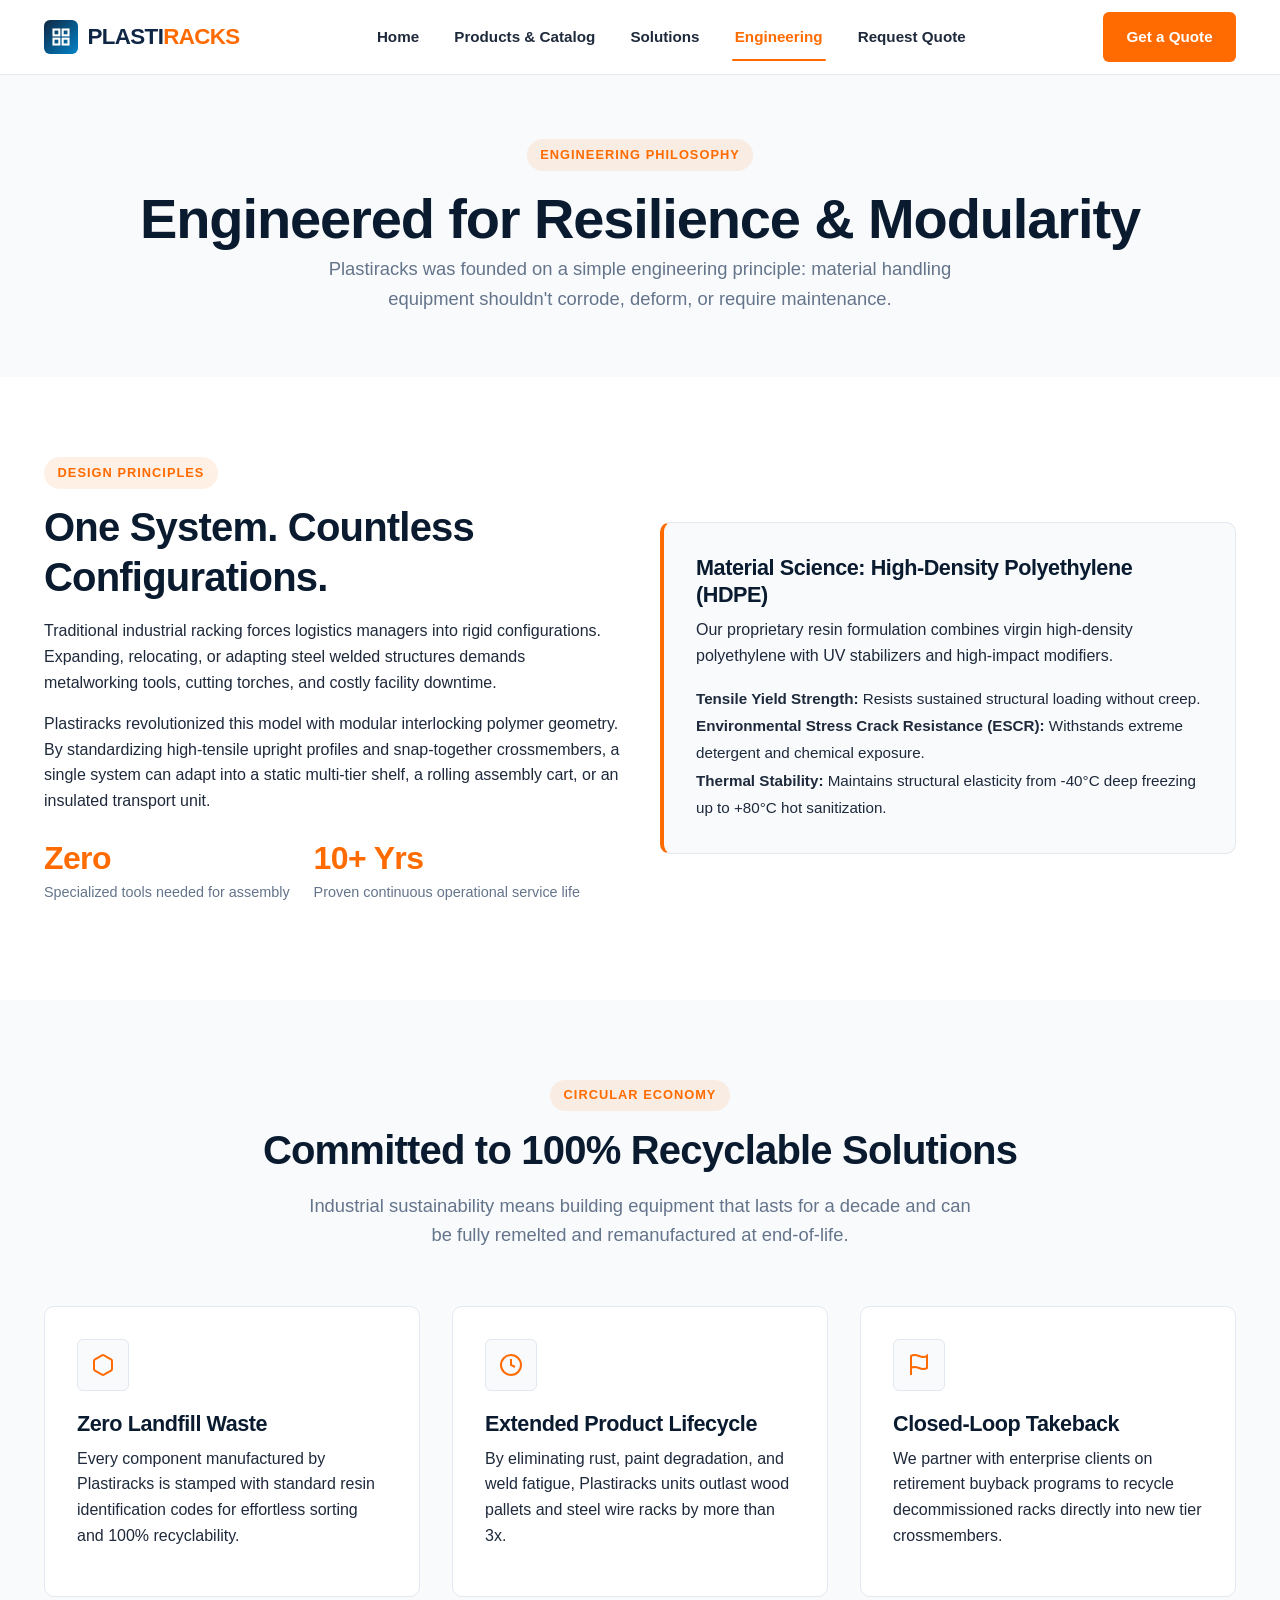
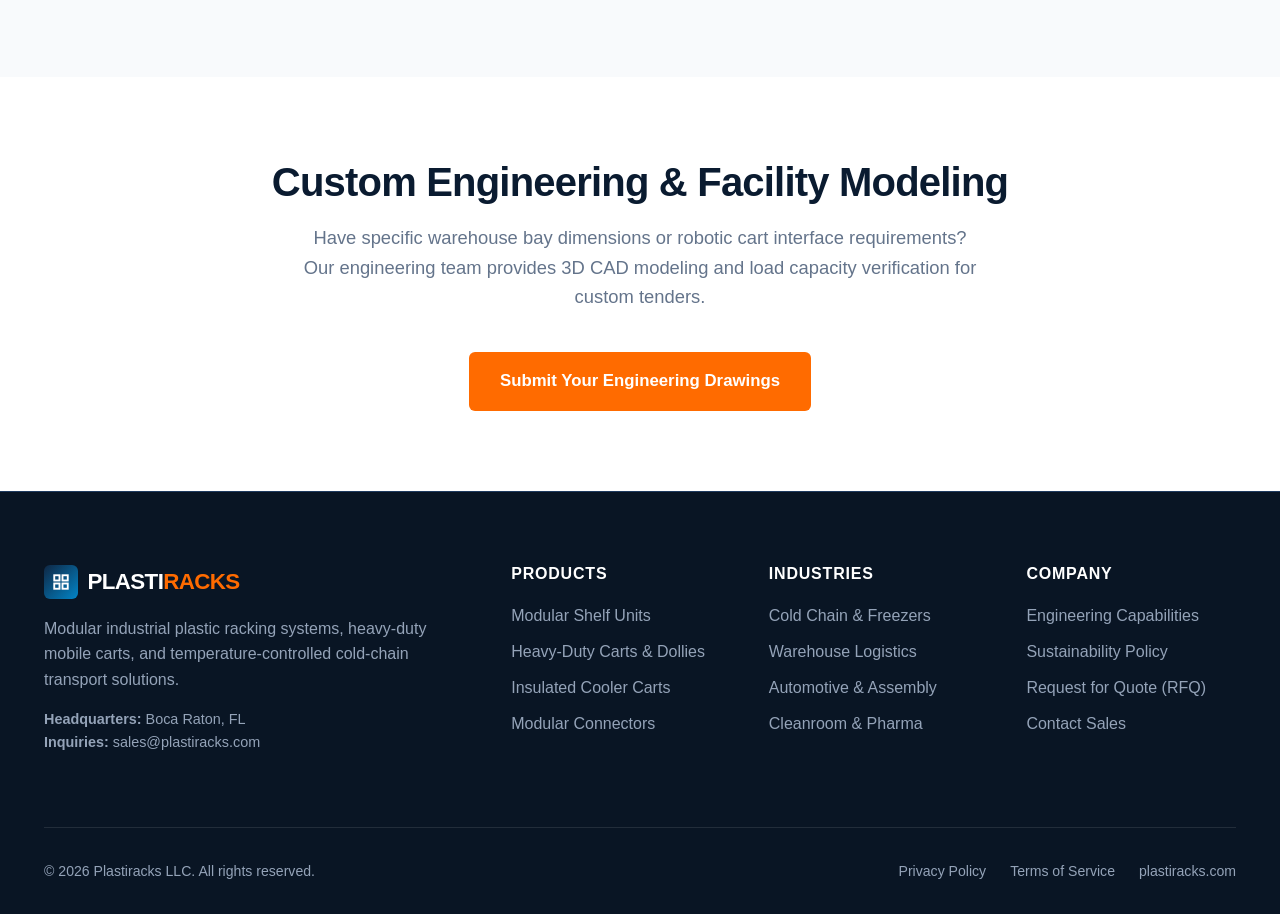
==== about.html @ 4fdb0bdb "feat: static B2B website prototype" ====
<!DOCTYPE html>
<html lang="en">
<head>
  <meta charset="UTF-8">
  <meta name="viewport" content="width=device-width, initial-scale=1.0">
  <title>Engineering & Capabilities | Plastiracks</title>
  <meta name="description" content="Discover Plastiracks modular engineering philosophy, polymer science advantages, structural testing, and circular sustainability commitments.">
  <link rel="stylesheet" href="css/style.css">
</head>
<body>

  <!-- Navigation -->
  <header class="site-header">
    <div class="container header-inner">
      <a href="index.html" class="brand">
        <span class="brand-icon">
          <svg width="20" height="20" viewBox="0 0 24 24" fill="none" stroke="currentColor" stroke-width="2.5"><rect x="3" y="3" width="7" height="7"/><rect x="14" y="3" width="7" height="7"/><rect x="14" y="14" width="7" height="7"/><rect x="3" y="14" width="7" height="7"/></svg>
        </span>
        <span>PLASTI<span class="brand-accent">RACKS</span></span>
      </a>

      <nav class="nav-menu" aria-label="Main Navigation">
        <a href="index.html" class="nav-link">Home</a>
        <a href="products.html" class="nav-link">Products & Catalog</a>
        <a href="solutions.html" class="nav-link">Solutions</a>
        <a href="about.html" class="nav-link active">Engineering</a>
        <a href="contact.html" class="nav-link">Request Quote</a>
      </nav>

      <div class="nav-actions">
        <a href="contact.html" class="btn btn-primary">Get a Quote</a>
        <button class="menu-toggle" aria-label="Toggle Navigation" aria-expanded="false">
          <svg width="24" height="24" viewBox="0 0 24 24" fill="none" stroke="currentColor" stroke-width="2">
            <line x1="3" y1="12" x2="21" y2="12"></line><line x1="3" y1="6" x2="21" y2="6"></line><line x1="3" y1="18" x2="21" y2="18"></line>
          </svg>
        </button>
      </div>
    </div>
  </header>

  <main>
    <!-- Header -->
    <section class="section section-alt" style="padding: 4rem 0 3rem;">
      <div class="container text-center">
        <span class="section-tag">Engineering Philosophy</span>
        <h1>Engineered for Resilience & Modularity</h1>
        <p class="section-lead mx-auto">
          Plastiracks was founded on a simple engineering principle: material handling equipment shouldn't corrode, deform, or require maintenance.
        </p>
      </div>
    </section>

    <!-- Core Philosophy -->
    <section class="section">
      <div class="container">
        <div class="grid-2">
          <div>
            <span class="section-tag">Design Principles</span>
            <h2>One System. Countless Configurations.</h2>
            <p>
              Traditional industrial racking forces logistics managers into rigid configurations. Expanding, relocating, or adapting steel welded structures demands metalworking tools, cutting torches, and costly facility downtime.
            </p>
            <p>
              Plastiracks revolutionized this model with modular interlocking polymer geometry. By standardizing high-tensile upright profiles and snap-together crossmembers, a single system can adapt into a static multi-tier shelf, a rolling assembly cart, or an insulated transport unit.
            </p>
            <div style="display: flex; gap: 1.5rem; margin-top: 1.5rem;">
              <div>
                <h3 style="color: var(--color-accent); font-size: 2rem; margin-bottom: 0.2rem;">Zero</h3>
                <p style="font-size: 0.9rem; color: var(--color-text-muted);">Specialized tools needed for assembly</p>
              </div>
              <div>
                <h3 style="color: var(--color-accent); font-size: 2rem; margin-bottom: 0.2rem;">10+ Yrs</h3>
                <p style="font-size: 0.9rem; color: var(--color-text-muted);">Proven continuous operational service life</p>
              </div>
            </div>
          </div>

          <div>
            <div class="card" style="background: var(--color-bg-alt); border-left: 4px solid var(--color-accent);">
              <h3>Material Science: High-Density Polyethylene (HDPE)</h3>
              <p>
                Our proprietary resin formulation combines virgin high-density polyethylene with UV stabilizers and high-impact modifiers.
              </p>
              <ul style="line-height: 1.8; font-size: 0.95rem;">
                <li><strong>Tensile Yield Strength:</strong> Resists sustained structural loading without creep.</li>
                <li><strong>Environmental Stress Crack Resistance (ESCR):</strong> Withstands extreme detergent and chemical exposure.</li>
                <li><strong>Thermal Stability:</strong> Maintains structural elasticity from -40°C deep freezing up to +80°C hot sanitization.</li>
              </ul>
            </div>
          </div>
        </div>
      </div>
    </section>

    <!-- Sustainability & Circular Economy -->
    <section class="section section-alt" id="sustainability">
      <div class="container">
        <div class="section-header text-center mx-auto">
          <span class="section-tag">Circular Economy</span>
          <h2>Committed to 100% Recyclable Solutions</h2>
          <p class="section-lead mx-auto">
            Industrial sustainability means building equipment that lasts for a decade and can be fully remelted and remanufactured at end-of-life.
          </p>
        </div>

        <div class="grid-3">
          <div class="card">
            <div class="card-icon">
              <svg width="24" height="24" viewBox="0 0 24 24" fill="none" stroke="currentColor" stroke-width="2"><path d="M21 16V8a2 2 0 0 0-1-1.73l-7-4a2 2 0 0 0-2 0l-7 4A2 2 0 0 0 3 8v8a2 2 0 0 0 1 1.73l7 4a2 2 0 0 0 2 0l7-4A2 2 0 0 0 21 16z"/></svg>
            </div>
            <h3>Zero Landfill Waste</h3>
            <p>Every component manufactured by Plastiracks is stamped with standard resin identification codes for effortless sorting and 100% recyclability.</p>
          </div>

          <div class="card">
            <div class="card-icon">
              <svg width="24" height="24" viewBox="0 0 24 24" fill="none" stroke="currentColor" stroke-width="2"><circle cx="12" cy="12" r="10"/><path d="M12 6v6l4 2"/></svg>
            </div>
            <h3>Extended Product Lifecycle</h3>
            <p>By eliminating rust, paint degradation, and weld fatigue, Plastiracks units outlast wood pallets and steel wire racks by more than 3x.</p>
          </div>

          <div class="card">
            <div class="card-icon">
              <svg width="24" height="24" viewBox="0 0 24 24" fill="none" stroke="currentColor" stroke-width="2"><path d="M4 15s1-1 4-1 5 2 8 2 4-1 4-1V3s-1 1-4 1-5-2-8-2-4 1-4 1z"/><line x1="4" y1="22" x2="4" y2="15"/></svg>
            </div>
            <h3>Closed-Loop Takeback</h3>
            <p>We partner with enterprise clients on retirement buyback programs to recycle decommissioned racks directly into new tier crossmembers.</p>
          </div>
        </div>
      </div>
    </section>

    <!-- Engineering Support -->
    <section class="section">
      <div class="container text-center">
        <h2>Custom Engineering & Facility Modeling</h2>
        <p class="section-lead mx-auto" style="margin-bottom: 2.5rem;">
          Have specific warehouse bay dimensions or robotic cart interface requirements? Our engineering team provides 3D CAD modeling and load capacity verification for custom tenders.
        </p>
        <a href="contact.html" class="btn btn-primary btn-lg">Submit Your Engineering Drawings</a>
      </div>
    </section>
  </main>

  <!-- Site Footer -->
  <footer class="site-footer">
    <div class="container">
      <div class="footer-grid">
        <div class="footer-brand">
          <div class="brand">
            <span class="brand-icon">
              <svg width="18" height="18" viewBox="0 0 24 24" fill="none" stroke="currentColor" stroke-width="2.5"><rect x="3" y="3" width="7" height="7"/><rect x="14" y="3" width="7" height="7"/><rect x="14" y="14" width="7" height="7"/><rect x="3" y="14" width="7" height="7"/></svg>
            </span>
            <span>PLASTI<span class="brand-accent">RACKS</span></span>
          </div>
          <p>Modular industrial plastic racking systems, heavy-duty mobile carts, and temperature-controlled cold-chain transport solutions.</p>
          <p style="font-size: 0.9rem; color: #94a3b8;">
            <strong>Headquarters:</strong> Boca Raton, FL<br>
            <strong>Inquiries:</strong> sales@plastiracks.com
          </p>
        </div>

        <div class="footer-col">
          <h4>Products</h4>
          <ul class="footer-links">
            <li><a href="products.html#modular-racks">Modular Shelf Units</a></li>
            <li><a href="products.html#mobile-carts">Heavy-Duty Carts & Dollies</a></li>
            <li><a href="products.html#insulated-racks">Insulated Cooler Carts</a></li>
            <li><a href="products.html#components">Modular Connectors</a></li>
          </ul>
        </div>

        <div class="footer-col">
          <h4>Industries</h4>
          <ul class="footer-links">
            <li><a href="solutions.html#cold-storage">Cold Chain & Freezers</a></li>
            <li><a href="solutions.html#warehousing">Warehouse Logistics</a></li>
            <li><a href="solutions.html#automotive">Automotive & Assembly</a></li>
            <li><a href="solutions.html#pharma">Cleanroom & Pharma</a></li>
          </ul>
        </div>

        <div class="footer-col">
          <h4>Company</h4>
          <ul class="footer-links">
            <li><a href="about.html">Engineering Capabilities</a></li>
            <li><a href="about.html#sustainability">Sustainability Policy</a></li>
            <li><a href="contact.html">Request for Quote (RFQ)</a></li>
            <li><a href="contact.html#direct-contact">Contact Sales</a></li>
          </ul>
        </div>
      </div>

      <div class="footer-bottom">
        <div>&copy; <span class="current-year">2026</span> Plastiracks LLC. All rights reserved.</div>
        <div style="display: flex; gap: 1.5rem;">
          <a href="#">Privacy Policy</a>
          <a href="#">Terms of Service</a>
          <a href="https://plastiracks.com" target="_blank" rel="noopener">plastiracks.com</a>
        </div>
      </div>
    </div>
  </footer>

  <script src="js/main.js"></script>
</body>
</html>
---- css/style.css ----
/* ==========================================================================
   Plastiracks — B2B Industrial Design System
   Modern, responsive, clean styling for GitHub Pages static prototype
   ========================================================================== */

:root {
  --color-primary: #0f2744;
  --color-primary-dark: #0a1b30;
  --color-primary-light: #1b3d68;
  --color-accent: #ff6b00;
  --color-accent-hover: #e05e00;
  --color-accent-soft: rgba(255, 107, 0, 0.1);
  --color-secondary: #0284c7;
  
  --color-bg-main: #ffffff;
  --color-bg-alt: #f8fafc;
  --color-bg-card: #ffffff;
  --color-bg-dark: #091524;
  
  --color-text-main: #1e293b;
  --color-text-muted: #64748b;
  --color-text-light: #94a3b8;
  --color-text-inverse: #ffffff;
  
  --color-border: #e2e8f0;
  --color-border-dark: #1e3a5f;
  --color-success: #10b981;
  --color-error: #ef4444;
  
  --font-main: -apple-system, BlinkMacSystemFont, "Segoe UI", Roboto, "Helvetica Neue", Arial, sans-serif;
  --font-mono: ui-monospace, SFMono-Regular, Menlo, Monaco, Consolas, monospace;
  
  --shadow-sm: 0 1px 2px 0 rgb(0 0 0 / 0.05);
  --shadow-md: 0 4px 6px -1px rgb(0 0 0 / 0.1), 0 2px 4px -2px rgb(0 0 0 / 0.1);
  --shadow-lg: 0 10px 15px -3px rgb(0 0 0 / 0.1), 0 4px 6px -4px rgb(0 0 0 / 0.1);
  --shadow-xl: 0 20px 25px -5px rgb(0 0 0 / 0.1), 0 8px 10px -6px rgb(0 0 0 / 0.1);
  
  --radius-sm: 6px;
  --radius-md: 10px;
  --radius-lg: 16px;
  --radius-full: 9999px;
  
  --transition: all 0.2s cubic-bezier(0.16, 1, 0.3, 1);
  --max-width: 1240px;
}

/* Reset & Base */
*, *::before, *::after {
  box-sizing: border-box;
  margin: 0;
  padding: 0;
}

html {
  font-family: var(--font-main);
  color: var(--color-text-main);
  background-color: var(--color-bg-main);
  line-height: 1.6;
  scroll-behavior: smooth;
  -webkit-font-smoothing: antialiased;
}

body {
  min-height: 100vh;
  display: flex;
  flex-direction: column;
}

img, svg {
  display: block;
  max-width: 100%;
}

a {
  color: inherit;
  text-decoration: none;
  transition: var(--transition);
}

ul {
  list-style: none;
}

.container {
  width: 100%;
  max-width: var(--max-width);
  margin: 0 auto;
  padding: 0 1.5rem;
}

/* Typography */
h1, h2, h3, h4, h5, h6 {
  color: var(--color-primary-dark);
  font-weight: 700;
  line-height: 1.25;
  letter-spacing: -0.02em;
}

h1 { font-size: clamp(2.2rem, 4.5vw, 3.5rem); }
h2 { font-size: clamp(1.8rem, 3.2vw, 2.5rem); margin-bottom: 1rem; }
h3 { font-size: 1.35rem; margin-bottom: 0.5rem; }
p { margin-bottom: 1rem; }

.section-tag {
  display: inline-block;
  font-size: 0.8rem;
  font-weight: 700;
  text-transform: uppercase;
  letter-spacing: 0.08em;
  color: var(--color-accent);
  background: var(--color-accent-soft);
  padding: 0.35rem 0.85rem;
  border-radius: var(--radius-full);
  margin-bottom: 0.85rem;
}

.section-lead {
  font-size: 1.15rem;
  color: var(--color-text-muted);
  max-width: 680px;
}

.text-center { text-align: center; }
.mx-auto { margin-left: auto; margin-right: auto; }

/* Buttons */
.btn {
  display: inline-flex;
  align-items: center;
  justify-content: center;
  gap: 0.5rem;
  font-size: 0.95rem;
  font-weight: 600;
  padding: 0.75rem 1.4rem;
  border-radius: var(--radius-sm);
  border: 1px solid transparent;
  cursor: pointer;
  transition: var(--transition);
  text-align: center;
  white-space: nowrap;
}

.btn-primary {
  background-color: var(--color-accent);
  color: #ffffff;
}
.btn-primary:hover {
  background-color: var(--color-accent-hover);
  transform: translateY(-1px);
  box-shadow: 0 4px 12px rgba(255, 107, 0, 0.25);
}

.btn-outline {
  border-color: var(--color-border);
  background: transparent;
  color: var(--color-primary);
}
.btn-outline:hover {
  background: var(--color-bg-alt);
  border-color: var(--color-primary);
}

.btn-outline-white {
  border-color: rgba(255, 255, 255, 0.3);
  color: #ffffff;
}
.btn-outline-white:hover {
  border-color: #ffffff;
  background: rgba(255, 255, 255, 0.1);
}

.btn-lg {
  padding: 0.95rem 1.85rem;
  font-size: 1.05rem;
}

/* Header & Navigation */
.site-header {
  position: sticky;
  top: 0;
  z-index: 100;
  background: rgba(255, 255, 255, 0.96);
  backdrop-filter: blur(10px);
  border-bottom: 1px solid var(--color-border);
}

.header-inner {
  display: flex;
  align-items: center;
  justify-content: space-between;
  height: 74px;
}

.brand {
  display: flex;
  align-items: center;
  gap: 0.6rem;
  font-size: 1.4rem;
  font-weight: 800;
  color: var(--color-primary);
  letter-spacing: -0.03em;
}

.brand-icon {
  width: 34px;
  height: 34px;
  background: linear-gradient(135deg, var(--color-primary), var(--color-secondary));
  border-radius: var(--radius-sm);
  display: grid;
  place-items: center;
  color: #ffffff;
}

.brand-accent {
  color: var(--color-accent);
}

.nav-menu {
  display: flex;
  align-items: center;
  gap: 1.8rem;
}

.nav-link {
  font-size: 0.95rem;
  font-weight: 600;
  color: var(--color-text-main);
  padding: 0.5rem 0.2rem;
  position: relative;
}

.nav-link:hover, .nav-link.active {
  color: var(--color-accent);
}

.nav-link.active::after {
  content: "";
  position: absolute;
  bottom: -4px;
  left: 0;
  right: 0;
  height: 2px;
  background: var(--color-accent);
  border-radius: 2px;
}

.nav-actions {
  display: flex;
  align-items: center;
  gap: 1rem;
}

.menu-toggle {
  display: none;
  background: none;
  border: none;
  cursor: pointer;
  padding: 0.5rem;
  color: var(--color-primary);
}

/* Hero Section */
.hero {
  background: linear-gradient(135deg, var(--color-primary-dark) 0%, var(--color-primary) 65%, #183e6d 100%);
  color: var(--color-text-inverse);
  padding: 5rem 0 4.5rem;
  position: relative;
  overflow: hidden;
}

.hero::after {
  content: "";
  position: absolute;
  inset: 0;
  background-image: radial-gradient(rgba(255, 255, 255, 0.08) 1px, transparent 1px);
  background-size: 28px 28px;
  pointer-events: none;
}

.hero-content {
  position: relative;
  z-index: 2;
  max-width: 800px;
}

.hero-tag {
  display: inline-flex;
  align-items: center;
  gap: 0.5rem;
  font-size: 0.85rem;
  font-weight: 700;
  background: rgba(255, 255, 255, 0.12);
  border: 1px solid rgba(255, 255, 255, 0.2);
  color: #ffaa5a;
  padding: 0.35rem 0.9rem;
  border-radius: var(--radius-full);
  margin-bottom: 1.5rem;
  text-transform: uppercase;
  letter-spacing: 0.05em;
}

.hero-title {
  color: #ffffff;
  margin-bottom: 1.5rem;
}

.hero-subtitle {
  font-size: 1.25rem;
  color: #cbd5e1;
  margin-bottom: 2.2rem;
  line-height: 1.6;
}

.hero-cta {
  display: flex;
  flex-wrap: wrap;
  gap: 1rem;
  margin-bottom: 3.5rem;
}

.hero-stats {
  display: grid;
  grid-template-columns: repeat(auto-fit, minmax(180px, 1fr));
  gap: 1.5rem;
  padding-top: 2rem;
  border-top: 1px solid rgba(255, 255, 255, 0.15);
}

.stat-item h3 {
  font-size: 2rem;
  color: #ffffff;
  margin-bottom: 0.2rem;
}

.stat-item p {
  color: #94a3b8;
  font-size: 0.9rem;
  margin-bottom: 0;
}

/* Trust Bar / Clients */
.trust-bar {
  background: var(--color-bg-alt);
  border-bottom: 1px solid var(--color-border);
  padding: 2.2rem 0;
}

.trust-title {
  font-size: 0.82rem;
  font-weight: 700;
  text-transform: uppercase;
  letter-spacing: 0.1em;
  color: var(--color-text-muted);
  text-align: center;
  margin-bottom: 1.5rem;
}

.trust-badges {
  display: flex;
  flex-wrap: wrap;
  align-items: center;
  justify-content: center;
  gap: 2.5rem;
  opacity: 0.85;
}

.trust-badge-item {
  font-weight: 700;
  font-size: 1.05rem;
  color: #475569;
  display: flex;
  align-items: center;
  gap: 0.5rem;
}

/* Sections */
.section {
  padding: 5rem 0;
}

.section-alt {
  background-color: var(--color-bg-alt);
}

.section-header {
  margin-bottom: 3.5rem;
}

/* Feature / Value Pillars Grid */
.grid-3 {
  display: grid;
  grid-template-columns: repeat(auto-fit, minmax(320px, 1fr));
  gap: 2rem;
}

.grid-4 {
  display: grid;
  grid-template-columns: repeat(auto-fit, minmax(260px, 1fr));
  gap: 1.8rem;
}

.grid-2 {
  display: grid;
  grid-template-columns: repeat(auto-fit, minmax(360px, 1fr));
  gap: 2.5rem;
  align-items: center;
}

.card {
  background: var(--color-bg-card);
  border: 1px solid var(--color-border);
  border-radius: var(--radius-md);
  padding: 2rem;
  transition: var(--transition);
  position: relative;
  display: flex;
  flex-direction: column;
}

.card:hover {
  transform: translateY(-4px);
  box-shadow: var(--shadow-lg);
  border-color: #cbd5e1;
}

.card-icon {
  width: 52px;
  height: 52px;
  border-radius: var(--radius-sm);
  background: var(--color-bg-alt);
  border: 1px solid var(--color-border);
  display: grid;
  place-items: center;
  color: var(--color-accent);
  font-size: 1.5rem;
  margin-bottom: 1.25rem;
}

/* Product Cards */
.product-card {
  overflow: hidden;
  padding: 0;
}

.product-media {
  background: linear-gradient(135deg, #1e293b, #0f172a);
  height: 200px;
  display: grid;
  place-items: center;
  color: #ffffff;
  position: relative;
  padding: 1.5rem;
  text-align: center;
}

.product-tag {
  position: absolute;
  top: 1rem;
  right: 1rem;
  background: var(--color-accent);
  color: #ffffff;
  font-size: 0.75rem;
  font-weight: 700;
  padding: 0.25rem 0.6rem;
  border-radius: var(--radius-sm);
  text-transform: uppercase;
}

.product-body {
  padding: 1.75rem;
  display: flex;
  flex-direction: column;
  flex: 1;
}

.product-specs {
  margin: 1.25rem 0 1.5rem;
  padding: 0.75rem 0;
  border-top: 1px solid var(--color-border);
  border-bottom: 1px solid var(--color-border);
  font-size: 0.88rem;
}

.spec-row {
  display: flex;
  justify-content: space-between;
  padding: 0.25rem 0;
  color: var(--color-text-muted);
}

.spec-row strong {
  color: var(--color-text-main);
}

/* Comparison Table */
.table-wrapper {
  overflow-x: auto;
  border-radius: var(--radius-md);
  border: 1px solid var(--color-border);
  background: #ffffff;
  box-shadow: var(--shadow-sm);
}

.spec-table {
  width: 100%;
  border-collapse: collapse;
  text-align: left;
}

.spec-table th, .spec-table td {
  padding: 1rem 1.25rem;
  border-bottom: 1px solid var(--color-border);
}

.spec-table th {
  background: var(--color-bg-alt);
  font-weight: 700;
  color: var(--color-primary-dark);
}

.spec-table tr:last-child td {
  border-bottom: none;
}

.badge-check {
  color: var(--color-success);
  font-weight: 700;
}

.badge-cross {
  color: var(--color-error);
  font-weight: 700;
}

/* Forms & RFQ */
.form-card {
  background: #ffffff;
  border: 1px solid var(--color-border);
  border-radius: var(--radius-lg);
  padding: 2.5rem;
  box-shadow: var(--shadow-lg);
}

.form-grid {
  display: grid;
  grid-template-columns: repeat(auto-fit, minmax(260px, 1fr));
  gap: 1.25rem;
}

.form-group {
  margin-bottom: 1.25rem;
}

.form-group.full-width {
  grid-column: 1 / -1;
}

.form-label {
  display: block;
  font-size: 0.9rem;
  font-weight: 600;
  color: var(--color-primary-dark);
  margin-bottom: 0.4rem;
}

.form-label span.req {
  color: var(--color-accent);
}

.form-control {
  width: 100%;
  padding: 0.75rem 1rem;
  font-size: 0.95rem;
  font-family: inherit;
  color: var(--color-text-main);
  background-color: #ffffff;
  border: 1px solid var(--color-border);
  border-radius: var(--radius-sm);
  transition: var(--transition);
}

.form-control:focus {
  outline: none;
  border-color: var(--color-accent);
  box-shadow: 0 0 0 3px rgba(255, 107, 0, 0.15);
}

textarea.form-control {
  resize: vertical;
  min-height: 120px;
}

/* Form Alert Statuses */
.form-status {
  display: none;
  padding: 1rem 1.25rem;
  border-radius: var(--radius-sm);
  margin-bottom: 1.5rem;
  font-weight: 500;
  font-size: 0.95rem;
}

.form-status.success {
  display: block;
  background-color: #ecfdf5;
  border: 1px solid #6ee7b7;
  color: #065f46;
}

.form-status.error {
  display: block;
  background-color: #fef2f2;
  border: 1px solid #fca5a5;
  color: #991b1b;
}

/* Footer */
.site-footer {
  background: var(--color-bg-dark);
  color: var(--color-text-light);
  padding: 4.5rem 0 2rem;
  margin-top: auto;
  border-top: 1px solid var(--color-border-dark);
}

.footer-grid {
  display: grid;
  grid-template-columns: 2fr repeat(3, 1fr);
  gap: 3rem;
  margin-bottom: 3.5rem;
}

.footer-brand .brand {
  color: #ffffff;
  margin-bottom: 1rem;
}

.footer-col h4 {
  color: #ffffff;
  font-size: 1rem;
  margin-bottom: 1.2rem;
  text-transform: uppercase;
  letter-spacing: 0.05em;
}

.footer-links li {
  margin-bottom: 0.65rem;
}

.footer-links a:hover {
  color: #ffffff;
  padding-left: 3px;
}

.footer-bottom {
  padding-top: 2rem;
  border-top: 1px solid rgba(255, 255, 255, 0.1);
  display: flex;
  flex-wrap: wrap;
  justify-content: space-between;
  align-items: center;
  font-size: 0.88rem;
}

/* Responsive Media Queries */
@media (max-width: 900px) {
  .footer-grid {
    grid-template-columns: 1fr 1fr;
  }
}

@media (max-width: 768px) {
  .nav-menu {
    position: fixed;
    top: 74px;
    left: 0;
    right: 0;
    background: #ffffff;
    flex-direction: column;
    padding: 2rem;
    gap: 1.25rem;
    border-bottom: 1px solid var(--color-border);
    box-shadow: var(--shadow-xl);
    transform: translateY(-150%);
    opacity: 0;
    pointer-events: none;
    transition: var(--transition);
  }
  
  .nav-menu.open {
    transform: translateY(0);
    opacity: 1;
    pointer-events: auto;
  }
  
  .menu-toggle {
    display: block;
  }
  
  .nav-actions .btn {
    display: none;
  }
  
  .footer-grid {
    grid-template-columns: 1fr;
    gap: 2rem;
  }
}

/* Spinner Animation for Forms */
@keyframes spin {
  from {
    transform: rotate(0deg);
  }
  to {
    transform: rotate(360deg);
  }
}
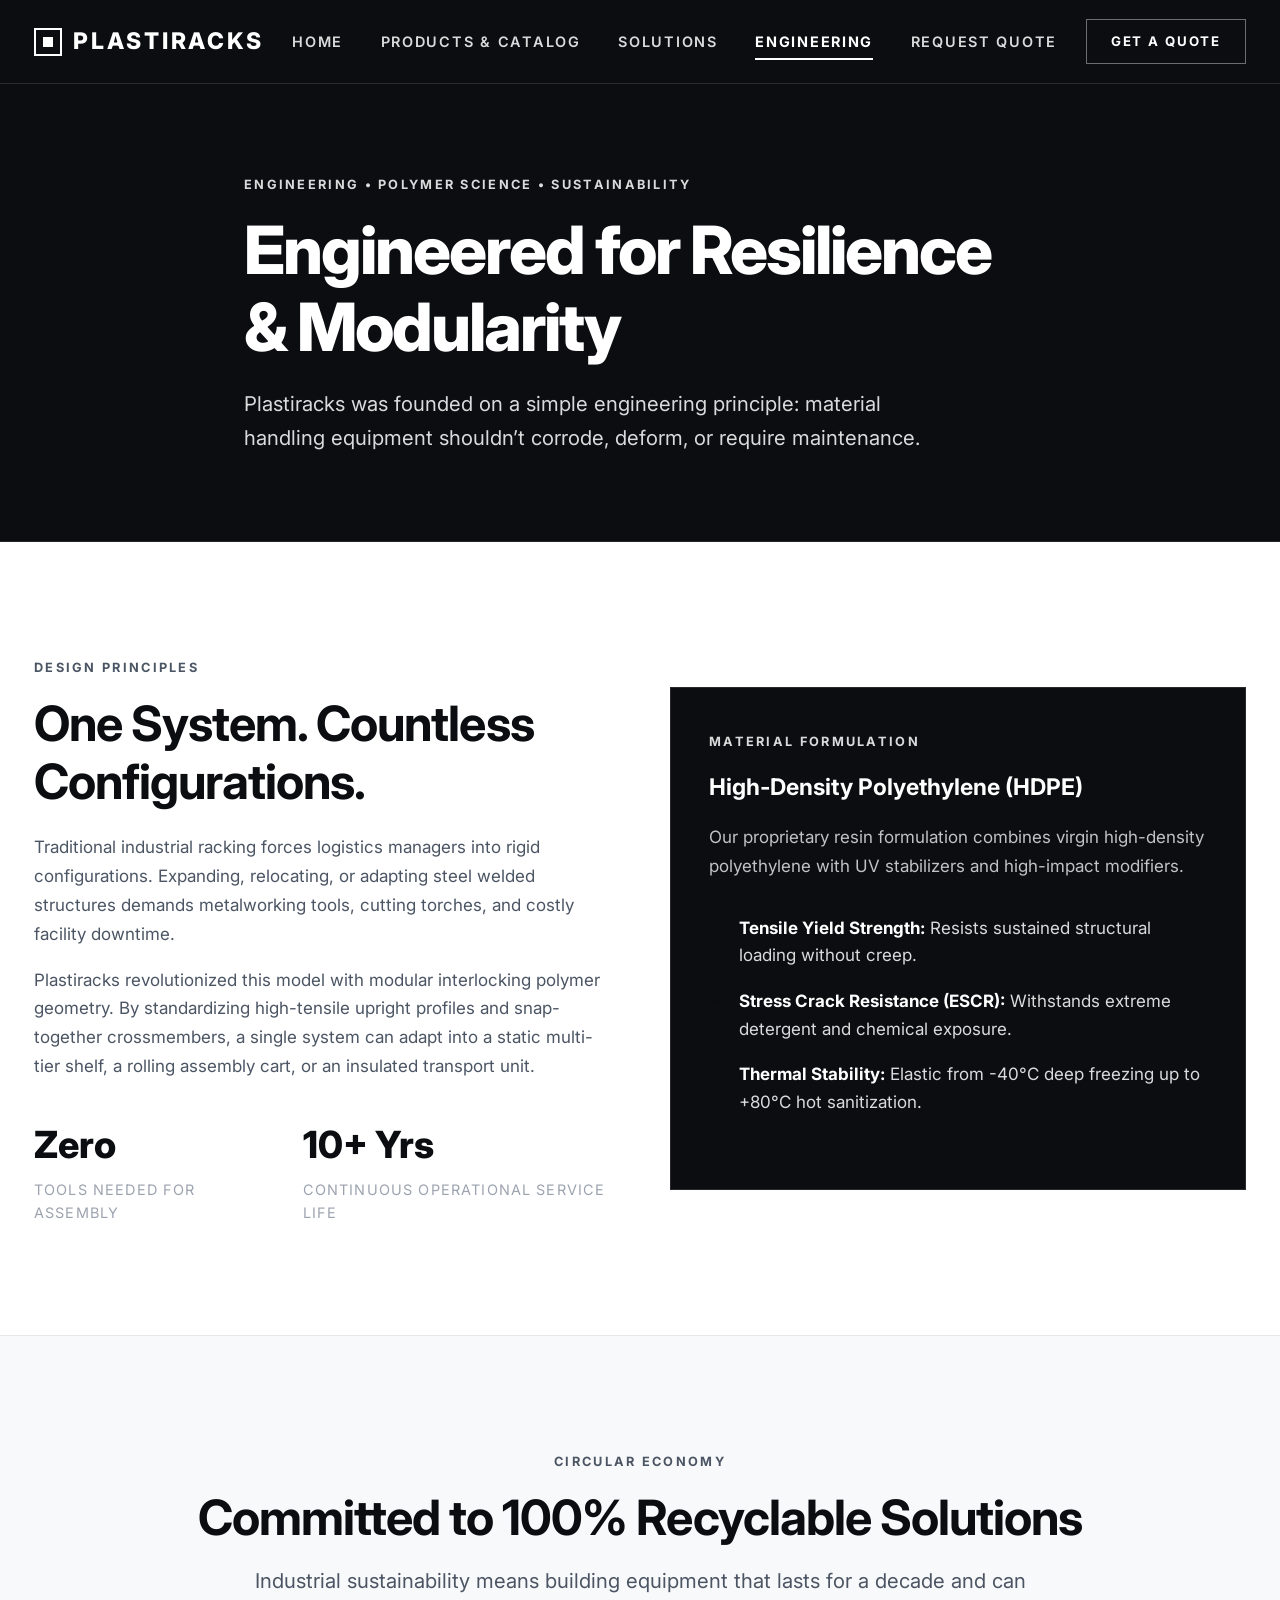
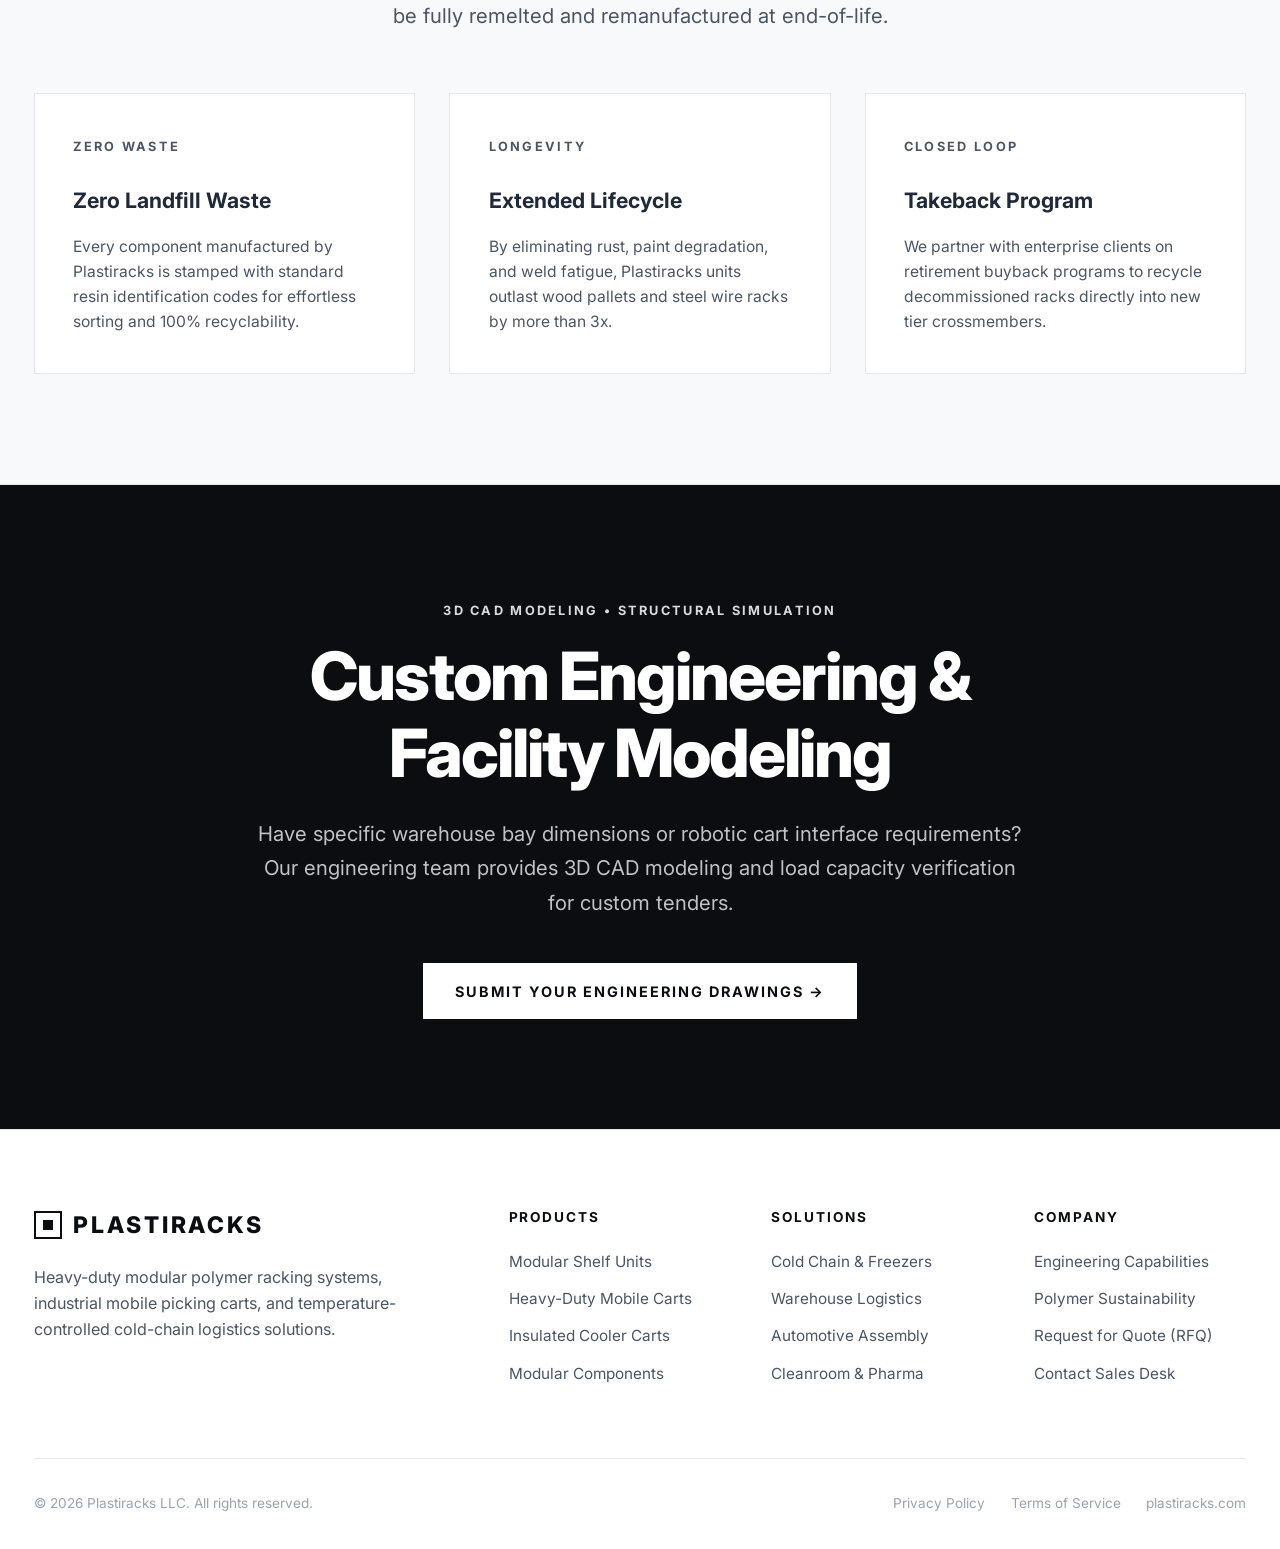
==== commit f9591f8a: "feat: adopt Kendu architectural design across full multi-page suite and unify navigation" ====
--- a/about.html
+++ b/about.html
@@ -3,35 +3,38 @@
 <head>
   <meta charset="UTF-8">
   <meta name="viewport" content="width=device-width, initial-scale=1.0">
-  <title>Engineering & Capabilities | Plastiracks</title>
+  <title>Engineering &amp; Capabilities | Plastiracks</title>
   <meta name="description" content="Discover Plastiracks modular engineering philosophy, polymer science advantages, structural testing, and circular sustainability commitments.">
-  <link rel="stylesheet" href="css/style.css">
+  <link rel="stylesheet" href="css/kendu.css">
+  <link rel="preconnect" href="https://fonts.googleapis.com">
+  <link rel="preconnect" href="https://fonts.gstatic.com" crossorigin>
+  <link href="https://fonts.googleapis.com/css2?family=Inter:wght@400;500;600;700;800&display=swap" rel="stylesheet">
 </head>
 <body>
 
-  <!-- Navigation -->
-  <header class="site-header">
-    <div class="container header-inner">
-      <a href="index.html" class="brand">
-        <span class="brand-icon">
-          <svg width="20" height="20" viewBox="0 0 24 24" fill="none" stroke="currentColor" stroke-width="2.5"><rect x="3" y="3" width="7" height="7"/><rect x="14" y="3" width="7" height="7"/><rect x="14" y="14" width="7" height="7"/><rect x="3" y="14" width="7" height="7"/></svg>
-        </span>
-        <span>PLASTI<span class="brand-accent">RACKS</span></span>
+  <!-- Header Navigation -->
+  <header class="kd-header">
+    <div class="kd-container kd-header-inner">
+      <a href="index.html" class="kd-logo">
+        <span class="kd-logo-icon"></span>
+        <span>PLASTIRACKS</span>
       </a>
 
-      <nav class="nav-menu" aria-label="Main Navigation">
-        <a href="index.html" class="nav-link">Home</a>
-        <a href="products.html" class="nav-link">Products & Catalog</a>
-        <a href="solutions.html" class="nav-link">Solutions</a>
-        <a href="about.html" class="nav-link active">Engineering</a>
-        <a href="contact.html" class="nav-link">Request Quote</a>
+      <nav class="kd-nav" aria-label="Main Navigation">
+        <a href="index.html" class="kd-nav-link">Home</a>
+        <a href="products.html" class="kd-nav-link">Products &amp; Catalog</a>
+        <a href="solutions.html" class="kd-nav-link">Solutions</a>
+        <a href="about.html" class="kd-nav-link active">Engineering</a>
+        <a href="contact.html" class="kd-nav-link">Request Quote</a>
       </nav>
 
-      <div class="nav-actions">
-        <a href="contact.html" class="btn btn-primary">Get a Quote</a>
-        <button class="menu-toggle" aria-label="Toggle Navigation" aria-expanded="false">
+      <div class="kd-header-actions">
+        <a href="contact.html" class="kd-btn kd-btn-outline-white" style="padding: 0.65rem 1.4rem; font-size: 0.78rem;">Get a Quote</a>
+        <button class="kd-menu-toggle" aria-label="Toggle Navigation">
           <svg width="24" height="24" viewBox="0 0 24 24" fill="none" stroke="currentColor" stroke-width="2">
-            <line x1="3" y1="12" x2="21" y2="12"></line><line x1="3" y1="6" x2="21" y2="6"></line><line x1="3" y1="18" x2="21" y2="18"></line>
+            <line x1="3" y1="12" x2="21" y2="12"></line>
+            <line x1="3" y1="6" x2="21" y2="6"></line>
+            <line x1="3" y1="18" x2="21" y2="18"></line>
           </svg>
         </button>
       </div>
@@ -39,52 +42,54 @@
   </header>
 
   <main>
-    <!-- Header -->
-    <section class="section section-alt" style="padding: 4rem 0 3rem;">
-      <div class="container text-center">
-        <span class="section-tag">Engineering Philosophy</span>
-        <h1>Engineered for Resilience & Modularity</h1>
-        <p class="section-lead mx-auto">
-          Plastiracks was founded on a simple engineering principle: material handling equipment shouldn't corrode, deform, or require maintenance.
+    <!-- Subpage Hero Banner -->
+    <section class="kd-subpage-hero">
+      <div class="kd-subpage-hero-bg" style="background-image: url('https://images.unsplash.com/photo-1507089947368-19c1da9775ae?auto=format&fit=crop&w=1600&q=80');"></div>
+      <div class="kd-container kd-subpage-hero-content">
+        <span class="kd-kicker kd-kicker-light">ENGINEERING &bull; POLYMER SCIENCE &bull; SUSTAINABILITY</span>
+        <h1 class="kd-title-xl" style="margin-bottom: 1.25rem;">Engineered for Resilience &amp; Modularity</h1>
+        <p class="kd-lead" style="color: rgba(255, 255, 255, 0.85); max-width: 720px;">
+          Plastiracks was founded on a simple engineering principle: material handling equipment shouldn&rsquo;t corrode, deform, or require maintenance.
         </p>
       </div>
     </section>
 
     <!-- Core Philosophy -->
-    <section class="section">
-      <div class="container">
-        <div class="grid-2">
+    <section class="kd-section">
+      <div class="kd-container">
+        <div class="kd-grid-2">
           <div>
-            <span class="section-tag">Design Principles</span>
-            <h2>One System. Countless Configurations.</h2>
-            <p>
+            <span class="kd-kicker">Design Principles</span>
+            <h2 class="kd-title-lg" style="margin-bottom: 1.25rem;">One System. Countless Configurations.</h2>
+            <p style="color: var(--kd-charcoal); line-height: 1.7;">
               Traditional industrial racking forces logistics managers into rigid configurations. Expanding, relocating, or adapting steel welded structures demands metalworking tools, cutting torches, and costly facility downtime.
             </p>
-            <p>
+            <p style="color: var(--kd-charcoal); line-height: 1.7; margin-top: 1rem;">
               Plastiracks revolutionized this model with modular interlocking polymer geometry. By standardizing high-tensile upright profiles and snap-together crossmembers, a single system can adapt into a static multi-tier shelf, a rolling assembly cart, or an insulated transport unit.
             </p>
-            <div style="display: flex; gap: 1.5rem; margin-top: 1.5rem;">
+            <div style="display: flex; gap: 2.5rem; margin-top: 2rem;">
               <div>
-                <h3 style="color: var(--color-accent); font-size: 2rem; margin-bottom: 0.2rem;">Zero</h3>
-                <p style="font-size: 0.9rem; color: var(--color-text-muted);">Specialized tools needed for assembly</p>
+                <div style="font-size: 2.2rem; font-weight: 800; color: var(--kd-black); margin-bottom: 0.2rem;">Zero</div>
+                <p style="font-size: 0.85rem; color: var(--kd-mid-grey); text-transform: uppercase; letter-spacing: 0.08em;">Tools Needed for Assembly</p>
               </div>
               <div>
-                <h3 style="color: var(--color-accent); font-size: 2rem; margin-bottom: 0.2rem;">10+ Yrs</h3>
-                <p style="font-size: 0.9rem; color: var(--color-text-muted);">Proven continuous operational service life</p>
+                <div style="font-size: 2.2rem; font-weight: 800; color: var(--kd-black); margin-bottom: 0.2rem;">10+ Yrs</div>
+                <p style="font-size: 0.85rem; color: var(--kd-mid-grey); text-transform: uppercase; letter-spacing: 0.08em;">Continuous Operational Service Life</p>
               </div>
             </div>
           </div>
 
           <div>
-            <div class="card" style="background: var(--color-bg-alt); border-left: 4px solid var(--color-accent);">
-              <h3>Material Science: High-Density Polyethylene (HDPE)</h3>
-              <p>
+            <div class="kd-panel-card-dark">
+              <span class="kd-kicker kd-kicker-light">Material Formulation</span>
+              <h3 style="color: #fff; margin-bottom: 1rem; font-size: 1.35rem;">High-Density Polyethylene (HDPE)</h3>
+              <p style="color: rgba(255,255,255,0.75); line-height: 1.7; margin-bottom: 1.5rem;">
                 Our proprietary resin formulation combines virgin high-density polyethylene with UV stabilizers and high-impact modifiers.
               </p>
-              <ul style="line-height: 1.8; font-size: 0.95rem;">
-                <li><strong>Tensile Yield Strength:</strong> Resists sustained structural loading without creep.</li>
-                <li><strong>Environmental Stress Crack Resistance (ESCR):</strong> Withstands extreme detergent and chemical exposure.</li>
-                <li><strong>Thermal Stability:</strong> Maintains structural elasticity from -40°C deep freezing up to +80°C hot sanitization.</li>
+              <ul class="kd-checklist" style="color: #fff;">
+                <li style="color: rgba(255,255,255,0.85);"><strong style="color: #fff;">Tensile Yield Strength:</strong> Resists sustained structural loading without creep.</li>
+                <li style="color: rgba(255,255,255,0.85);"><strong style="color: #fff;">Stress Crack Resistance (ESCR):</strong> Withstands extreme detergent and chemical exposure.</li>
+                <li style="color: rgba(255,255,255,0.85);"><strong style="color: #fff;">Thermal Stability:</strong> Elastic from -40&deg;C deep freezing up to +80&deg;C hot sanitization.</li>
               </ul>
             </div>
           </div>
@@ -93,107 +98,108 @@
     </section>
 
     <!-- Sustainability & Circular Economy -->
-    <section class="section section-alt" id="sustainability">
-      <div class="container">
-        <div class="section-header text-center mx-auto">
-          <span class="section-tag">Circular Economy</span>
-          <h2>Committed to 100% Recyclable Solutions</h2>
-          <p class="section-lead mx-auto">
+    <section class="kd-section kd-section-alt" id="sustainability">
+      <div class="kd-container">
+        <div class="kd-text-center" style="margin-bottom: 3.5rem;">
+          <span class="kd-kicker">Circular Economy</span>
+          <h2 class="kd-title-lg">Committed to 100% Recyclable Solutions</h2>
+          <p class="kd-lead kd-mx-auto" style="margin-top: 1rem;">
             Industrial sustainability means building equipment that lasts for a decade and can be fully remelted and remanufactured at end-of-life.
           </p>
         </div>
 
-        <div class="grid-3">
-          <div class="card">
-            <div class="card-icon">
-              <svg width="24" height="24" viewBox="0 0 24 24" fill="none" stroke="currentColor" stroke-width="2"><path d="M21 16V8a2 2 0 0 0-1-1.73l-7-4a2 2 0 0 0-2 0l-7 4A2 2 0 0 0 3 8v8a2 2 0 0 0 1 1.73l7 4a2 2 0 0 0 2 0l7-4A2 2 0 0 0 21 16z"/></svg>
-            </div>
-            <h3>Zero Landfill Waste</h3>
-            <p>Every component manufactured by Plastiracks is stamped with standard resin identification codes for effortless sorting and 100% recyclability.</p>
-          </div>
-
-          <div class="card">
-            <div class="card-icon">
-              <svg width="24" height="24" viewBox="0 0 24 24" fill="none" stroke="currentColor" stroke-width="2"><circle cx="12" cy="12" r="10"/><path d="M12 6v6l4 2"/></svg>
-            </div>
-            <h3>Extended Product Lifecycle</h3>
-            <p>By eliminating rust, paint degradation, and weld fatigue, Plastiracks units outlast wood pallets and steel wire racks by more than 3x.</p>
-          </div>
-
-          <div class="card">
-            <div class="card-icon">
-              <svg width="24" height="24" viewBox="0 0 24 24" fill="none" stroke="currentColor" stroke-width="2"><path d="M4 15s1-1 4-1 5 2 8 2 4-1 4-1V3s-1 1-4 1-5-2-8-2-4 1-4 1z"/><line x1="4" y1="22" x2="4" y2="15"/></svg>
-            </div>
-            <h3>Closed-Loop Takeback</h3>
-            <p>We partner with enterprise clients on retirement buyback programs to recycle decommissioned racks directly into new tier crossmembers.</p>
-          </div>
-        </div>
-      </div>
-    </section>
-
-    <!-- Engineering Support -->
-    <section class="section">
-      <div class="container text-center">
-        <h2>Custom Engineering & Facility Modeling</h2>
-        <p class="section-lead mx-auto" style="margin-bottom: 2.5rem;">
+        <div class="kd-grid-3">
+          <div class="kd-panel-card">
+            <span class="kd-kicker">Zero Waste</span>
+            <h3 style="font-size: 1.25rem; font-weight: 700; margin: 0.5rem 0 1rem;">Zero Landfill Waste</h3>
+            <p style="font-size: 0.92rem; color: var(--kd-charcoal); line-height: 1.6;">
+              Every component manufactured by Plastiracks is stamped with standard resin identification codes for effortless sorting and 100% recyclability.
+            </p>
+          </div>
+
+          <div class="kd-panel-card">
+            <span class="kd-kicker">Longevity</span>
+            <h3 style="font-size: 1.25rem; font-weight: 700; margin: 0.5rem 0 1rem;">Extended Lifecycle</h3>
+            <p style="font-size: 0.92rem; color: var(--kd-charcoal); line-height: 1.6;">
+              By eliminating rust, paint degradation, and weld fatigue, Plastiracks units outlast wood pallets and steel wire racks by more than 3x.
+            </p>
+          </div>
+
+          <div class="kd-panel-card">
+            <span class="kd-kicker">Closed Loop</span>
+            <h3 style="font-size: 1.25rem; font-weight: 700; margin: 0.5rem 0 1rem;">Takeback Program</h3>
+            <p style="font-size: 0.92rem; color: var(--kd-charcoal); line-height: 1.6;">
+              We partner with enterprise clients on retirement buyback programs to recycle decommissioned racks directly into new tier crossmembers.
+            </p>
+          </div>
+        </div>
+      </div>
+    </section>
+
+    <!-- Engineering Support & CAD -->
+    <section class="kd-cta-section">
+      <div class="kd-container">
+        <span class="kd-kicker kd-kicker-light">3D CAD MODELING &bull; STRUCTURAL SIMULATION</span>
+        <h2 class="kd-title-xl" style="max-width: 820px; margin: 0 auto 1.5rem;">
+          Custom Engineering &amp; Facility Modeling
+        </h2>
+        <p class="kd-lead kd-mx-auto" style="color: rgba(255, 255, 255, 0.75); margin-bottom: 2.5rem;">
           Have specific warehouse bay dimensions or robotic cart interface requirements? Our engineering team provides 3D CAD modeling and load capacity verification for custom tenders.
         </p>
-        <a href="contact.html" class="btn btn-primary btn-lg">Submit Your Engineering Drawings</a>
+        <div>
+          <a href="contact.html" class="kd-btn kd-btn-white">Submit Your Engineering Drawings &rarr;</a>
+        </div>
       </div>
     </section>
   </main>
 
-  <!-- Site Footer -->
-  <footer class="site-footer">
-    <div class="container">
-      <div class="footer-grid">
-        <div class="footer-brand">
-          <div class="brand">
-            <span class="brand-icon">
-              <svg width="18" height="18" viewBox="0 0 24 24" fill="none" stroke="currentColor" stroke-width="2.5"><rect x="3" y="3" width="7" height="7"/><rect x="14" y="3" width="7" height="7"/><rect x="14" y="14" width="7" height="7"/><rect x="3" y="14" width="7" height="7"/></svg>
-            </span>
-            <span>PLASTI<span class="brand-accent">RACKS</span></span>
-          </div>
-          <p>Modular industrial plastic racking systems, heavy-duty mobile carts, and temperature-controlled cold-chain transport solutions.</p>
-          <p style="font-size: 0.9rem; color: #94a3b8;">
-            <strong>Headquarters:</strong> Boca Raton, FL<br>
-            <strong>Inquiries:</strong> sales@plastiracks.com
+  <!-- Architectural Footer -->
+  <footer class="kd-footer">
+    <div class="kd-container">
+      <div class="kd-footer-grid">
+        <div class="kd-footer-brand">
+          <div class="kd-logo">
+            <span class="kd-logo-icon"></span>
+            <span>PLASTIRACKS</span>
+          </div>
+          <p style="max-width: 380px; line-height: 1.6; color: var(--kd-charcoal); font-size: 0.95rem; margin-top: 1rem;">
+            Heavy-duty modular polymer racking systems, industrial mobile picking carts, and temperature-controlled cold-chain logistics solutions.
           </p>
         </div>
 
-        <div class="footer-col">
+        <div class="kd-footer-col">
           <h4>Products</h4>
-          <ul class="footer-links">
+          <ul class="kd-footer-links" style="list-style: none;">
             <li><a href="products.html#modular-racks">Modular Shelf Units</a></li>
-            <li><a href="products.html#mobile-carts">Heavy-Duty Carts & Dollies</a></li>
+            <li><a href="products.html#mobile-carts">Heavy-Duty Mobile Carts</a></li>
             <li><a href="products.html#insulated-racks">Insulated Cooler Carts</a></li>
-            <li><a href="products.html#components">Modular Connectors</a></li>
+            <li><a href="products.html#components">Modular Components</a></li>
           </ul>
         </div>
 
-        <div class="footer-col">
-          <h4>Industries</h4>
-          <ul class="footer-links">
-            <li><a href="solutions.html#cold-storage">Cold Chain & Freezers</a></li>
+        <div class="kd-footer-col">
+          <h4>Solutions</h4>
+          <ul class="kd-footer-links" style="list-style: none;">
+            <li><a href="solutions.html#cold-storage">Cold Chain &amp; Freezers</a></li>
             <li><a href="solutions.html#warehousing">Warehouse Logistics</a></li>
-            <li><a href="solutions.html#automotive">Automotive & Assembly</a></li>
-            <li><a href="solutions.html#pharma">Cleanroom & Pharma</a></li>
+            <li><a href="solutions.html#automotive">Automotive Assembly</a></li>
+            <li><a href="solutions.html#pharma">Cleanroom &amp; Pharma</a></li>
           </ul>
         </div>
 
-        <div class="footer-col">
+        <div class="kd-footer-col">
           <h4>Company</h4>
-          <ul class="footer-links">
+          <ul class="kd-footer-links" style="list-style: none;">
             <li><a href="about.html">Engineering Capabilities</a></li>
-            <li><a href="about.html#sustainability">Sustainability Policy</a></li>
+            <li><a href="about.html#sustainability">Polymer Sustainability</a></li>
             <li><a href="contact.html">Request for Quote (RFQ)</a></li>
-            <li><a href="contact.html#direct-contact">Contact Sales</a></li>
+            <li><a href="contact.html#direct-contact">Contact Sales Desk</a></li>
           </ul>
         </div>
       </div>
 
-      <div class="footer-bottom">
-        <div>&copy; <span class="current-year">2026</span> Plastiracks LLC. All rights reserved.</div>
+      <div class="kd-footer-bottom">
+        <div>&copy; <span class="kd-year">2026</span> Plastiracks LLC. All rights reserved.</div>
         <div style="display: flex; gap: 1.5rem;">
           <a href="#">Privacy Policy</a>
           <a href="#">Terms of Service</a>
@@ -203,6 +209,6 @@
     </div>
   </footer>
 
-  <script src="js/main.js"></script>
+  <script src="js/kendu.js"></script>
 </body>
 </html>
--- a/css/kendu.css
+++ b/css/kendu.css
@@ -0,0 +1,1229 @@
+/* ==========================================================================
+   KENDU-INSPIRED ARCHITECTURAL & SPATIAL SCAFFOLD DESIGN SYSTEM
+   Monochrome white, off-white, and neutral grey palette.
+   Smooth flex-grow image accordion transitions, background video loops,
+   and minimal geometric typography.
+   ========================================================================== */
+
+:root {
+  /* Strictly Monochrome White & Grey Palette */
+  --kd-white: #ffffff;
+  --kd-offwhite: #f8f9fa;
+  --kd-light-grey: #f0f2f5;
+  --kd-border-grey: #e5e7eb;
+  --kd-mid-grey: #9ca3af;
+  --kd-charcoal: #4b5563;
+  --kd-dark-grey: #1f2937;
+  --kd-black: #0b0d11;
+
+  --kd-font-sans: "Inter", -apple-system, BlinkMacSystemFont, "Segoe UI", Roboto, "Helvetica Neue", Arial, sans-serif;
+  --kd-font-mono: ui-monospace, SFMono-Regular, Menlo, Monaco, Consolas, monospace;
+
+  --kd-transition-fast: 0.25s cubic-bezier(0.25, 1, 0.5, 1);
+  --kd-transition-smooth: 0.55s cubic-bezier(0.25, 1, 0.5, 1);
+  --kd-transition-slow: 0.85s cubic-bezier(0.16, 1, 0.3, 1);
+
+  --kd-container-max: 1440px;
+}
+
+/* Reset & Box Sizing */
+*, *::before, *::after {
+  box-sizing: border-box;
+  margin: 0;
+  padding: 0;
+}
+
+html {
+  font-family: var(--kd-font-sans);
+  font-size: 16px;
+  color: var(--kd-dark-grey);
+  background-color: var(--kd-white);
+  line-height: 1.6;
+  scroll-behavior: smooth;
+  -webkit-font-smoothing: antialiased;
+}
+
+@media (min-width: 1024px) {
+  html {
+    font-size: 17px;
+  }
+}
+
+body {
+  min-height: 100vh;
+  display: flex;
+  flex-direction: column;
+  overflow-x: hidden;
+}
+
+a {
+  color: inherit;
+  text-decoration: none;
+  transition: var(--kd-transition-fast);
+}
+
+img, video {
+  display: block;
+  max-width: 100%;
+}
+
+.kd-container {
+  width: 100%;
+  max-width: var(--kd-container-max);
+  margin: 0 auto;
+  padding: 0 2rem;
+}
+
+/* ==========================================================================
+   Typography & Utility Elements
+   ========================================================================== */
+
+.kd-kicker {
+  display: inline-block;
+  font-size: 0.75rem;
+  font-weight: 700;
+  text-transform: uppercase;
+  letter-spacing: 0.18em;
+  color: var(--kd-charcoal);
+  margin-bottom: 1rem;
+}
+
+.kd-kicker-light {
+  color: rgba(255, 255, 255, 0.85);
+}
+
+.kd-title-xl {
+  font-size: clamp(2.4rem, 5.2vw, 4.2rem);
+  font-weight: 800;
+  line-height: 1.15;
+  letter-spacing: -0.03em;
+  color: var(--kd-white);
+}
+
+.kd-title-lg {
+  font-size: clamp(2rem, 3.8vw, 3rem);
+  font-weight: 700;
+  line-height: 1.2;
+  letter-spacing: -0.02em;
+  color: var(--kd-black);
+}
+
+.kd-title-md {
+  font-size: 1.5rem;
+  font-weight: 700;
+  letter-spacing: -0.01em;
+  color: var(--kd-black);
+}
+
+.kd-lead {
+  font-size: 1.2rem;
+  color: var(--kd-charcoal);
+  line-height: 1.7;
+  max-width: 780px;
+}
+
+.kd-text-center {
+  text-align: center;
+}
+
+.kd-mx-auto {
+  margin-left: auto;
+  margin-right: auto;
+}
+
+/* Divider Line */
+.kd-divider {
+  width: 60px;
+  height: 2px;
+  background-color: var(--kd-black);
+  margin: 1.25rem auto 0;
+}
+
+/* Buttons (Kendu Animated Underline / Minimal Style) */
+.kd-btn {
+  display: inline-flex;
+  align-items: center;
+  justify-content: center;
+  gap: 0.6rem;
+  font-size: 0.85rem;
+  font-weight: 700;
+  text-transform: uppercase;
+  letter-spacing: 0.14em;
+  padding: 0.9rem 1.8rem;
+  border: 1px solid transparent;
+  cursor: pointer;
+  transition: var(--kd-transition-fast);
+  position: relative;
+  overflow: hidden;
+}
+
+.kd-btn-white {
+  background-color: var(--kd-white);
+  color: var(--kd-black);
+  border-color: var(--kd-white);
+}
+
+.kd-btn-white:hover {
+  background-color: transparent;
+  color: var(--kd-white);
+}
+
+.kd-btn-outline-white {
+  background-color: transparent;
+  color: var(--kd-white);
+  border-color: rgba(255, 255, 255, 0.4);
+}
+
+.kd-btn-outline-white:hover {
+  background-color: var(--kd-white);
+  color: var(--kd-black);
+  border-color: var(--kd-white);
+}
+
+.kd-btn-dark {
+  background-color: var(--kd-black);
+  color: var(--kd-white);
+  border-color: var(--kd-black);
+}
+
+.kd-btn-dark:hover {
+  background-color: var(--kd-charcoal);
+  border-color: var(--kd-charcoal);
+}
+
+.kd-btn-outline-dark {
+  background-color: transparent;
+  color: var(--kd-black);
+  border-color: var(--kd-black);
+}
+
+.kd-btn-outline-dark:hover {
+  background-color: var(--kd-black);
+  color: var(--kd-white);
+}
+
+/* ==========================================================================
+   Header & Floating Navigation
+   ========================================================================== */
+
+.kd-header {
+  position: fixed;
+  top: 0;
+  left: 0;
+  right: 0;
+  z-index: 1000;
+  height: 84px;
+  display: flex;
+  align-items: center;
+  transition: background-color 0.35s ease, border-color 0.35s ease, height 0.35s ease;
+  border-bottom: 1px solid rgba(255, 255, 255, 0.12);
+}
+
+.kd-header.scrolled {
+  background-color: rgba(255, 255, 255, 0.94);
+  backdrop-filter: blur(12px);
+  -webkit-backdrop-filter: blur(12px);
+  border-bottom: 1px solid var(--kd-border-grey);
+  height: 72px;
+}
+
+.kd-header-inner {
+  display: flex;
+  align-items: center;
+  justify-content: space-between;
+}
+
+.kd-logo {
+  display: flex;
+  align-items: center;
+  gap: 0.65rem;
+  font-size: 1.35rem;
+  font-weight: 800;
+  letter-spacing: 0.12em;
+  text-transform: uppercase;
+  color: var(--kd-white);
+  transition: color 0.35s ease;
+}
+
+.kd-logo-icon {
+  width: 28px;
+  height: 28px;
+  border: 2px solid var(--kd-white);
+  display: grid;
+  place-items: center;
+  transition: border-color 0.35s ease;
+}
+
+.kd-logo-icon::before {
+  content: "";
+  width: 10px;
+  height: 10px;
+  background-color: var(--kd-white);
+  transition: background-color 0.35s ease;
+}
+
+.kd-header.scrolled .kd-logo {
+  color: var(--kd-black);
+}
+
+.kd-header.scrolled .kd-logo-icon {
+  border-color: var(--kd-black);
+}
+
+.kd-header.scrolled .kd-logo-icon::before {
+  background-color: var(--kd-black);
+}
+
+.kd-nav {
+  display: flex;
+  align-items: center;
+  gap: 2.2rem;
+}
+
+.kd-nav-link {
+  font-size: 0.85rem;
+  font-weight: 600;
+  text-transform: uppercase;
+  letter-spacing: 0.12em;
+  color: rgba(255, 255, 255, 0.85);
+  padding: 0.4rem 0;
+  position: relative;
+  transition: color 0.3s ease;
+}
+
+.kd-nav-link::after {
+  content: "";
+  position: absolute;
+  bottom: 0;
+  left: 0;
+  width: 0%;
+  height: 2px;
+  background-color: var(--kd-white);
+  transition: width 0.3s ease;
+}
+
+.kd-nav-link:hover::after {
+  width: 100%;
+}
+
+.kd-header.scrolled .kd-nav-link {
+  color: var(--kd-charcoal);
+}
+
+.kd-header.scrolled .kd-nav-link:hover {
+  color: var(--kd-black);
+}
+
+.kd-header.scrolled .kd-nav-link::after {
+  background-color: var(--kd-black);
+}
+
+.kd-header-actions {
+  display: flex;
+  align-items: center;
+  gap: 1.25rem;
+}
+
+.kd-menu-toggle {
+  display: none;
+  background: none;
+  border: none;
+  cursor: pointer;
+  padding: 0.5rem;
+  color: var(--kd-white);
+}
+
+.kd-header.scrolled .kd-menu-toggle {
+  color: var(--kd-black);
+}
+
+/* ==========================================================================
+   Hero Section (Kendu kn-featured-1 Style)
+   Full-screen video background + Centered architectural typography
+   ========================================================================== */
+
+.kd-hero {
+  min-height: 100vh;
+  position: relative;
+  display: flex;
+  align-items: center;
+  justify-content: center;
+  overflow: hidden;
+  background-color: var(--kd-black);
+  color: var(--kd-white);
+  padding: 6rem 0 4rem;
+}
+
+.kd-video-wrapper {
+  position: absolute;
+  inset: 0;
+  width: 100%;
+  height: 100%;
+  overflow: hidden;
+  pointer-events: none;
+  z-index: 1;
+}
+
+.kd-video-bg {
+  width: 100%;
+  height: 100%;
+  object-fit: cover;
+  filter: brightness(0.92) contrast(1.05);
+  transform: scale(1.02);
+}
+
+.kd-hero-scrim {
+  position: absolute;
+  inset: 0;
+  background: linear-gradient(180deg, rgba(11, 13, 17, 0.35) 0%, rgba(11, 13, 17, 0.15) 45%, rgba(11, 13, 17, 0.5) 100%);
+  z-index: 2;
+}
+
+.kd-hero-content {
+  position: relative;
+  z-index: 10;
+  max-width: 960px;
+  text-align: center;
+  padding: 0 1.5rem;
+  text-shadow: 0 2px 18px rgba(0, 0, 0, 0.65);
+}
+
+.kd-hero-title {
+  margin-bottom: 1.75rem;
+}
+
+.kd-hero-lead {
+  font-size: 1.25rem;
+  color: rgba(255, 255, 255, 0.85);
+  max-width: 680px;
+  margin: 0 auto 2.5rem;
+  line-height: 1.6;
+}
+
+.kd-hero-cta {
+  display: flex;
+  gap: 1.25rem;
+  justify-content: center;
+  flex-wrap: wrap;
+}
+
+.kd-scroll-hint {
+  position: absolute;
+  bottom: 2rem;
+  left: 50%;
+  transform: translateX(-50%);
+  z-index: 10;
+  display: flex;
+  flex-direction: column;
+  align-items: center;
+  gap: 0.5rem;
+  font-size: 0.75rem;
+  text-transform: uppercase;
+  letter-spacing: 0.16em;
+  color: rgba(255, 255, 255, 0.65);
+}
+
+.kd-scroll-icon {
+  width: 18px;
+  height: 28px;
+  border: 2px solid rgba(255, 255, 255, 0.5);
+  border-radius: 12px;
+  position: relative;
+}
+
+.kd-scroll-icon::after {
+  content: "";
+  position: absolute;
+  top: 4px;
+  left: 50%;
+  transform: translateX(-50%);
+  width: 4px;
+  height: 6px;
+  background-color: var(--kd-white);
+  border-radius: 2px;
+  animation: kdScrollWheel 1.8s infinite ease-in-out;
+}
+
+@keyframes kdScrollWheel {
+  0% { transform: translate(-50%, 0); opacity: 1; }
+  80% { transform: translate(-50%, 10px); opacity: 0; }
+  100% { transform: translate(-50%, 0); opacity: 0; }
+}
+
+/* ==========================================================================
+   Editorial Statement (Kendu kn-content-section-1 Style)
+   Clean off-white background + high-contrast minimal copy
+   ========================================================================== */
+
+.kd-section {
+  padding: 6.5rem 0;
+}
+
+.kd-section-alt {
+  background-color: var(--kd-offwhite);
+  border-top: 1px solid var(--kd-border-grey);
+  border-bottom: 1px solid var(--kd-border-grey);
+}
+
+.kd-section-dark {
+  background-color: var(--kd-black);
+  color: var(--kd-white);
+}
+
+.kd-statement {
+  max-width: 980px;
+  margin: 0 auto;
+  text-align: center;
+}
+
+.kd-statement-lead {
+  font-size: clamp(1.4rem, 2.6vw, 2.1rem);
+  font-weight: 400;
+  line-height: 1.5;
+  color: var(--kd-dark-grey);
+  margin-bottom: 2rem;
+  letter-spacing: -0.01em;
+}
+
+.kd-statement-sub {
+  font-size: 1.05rem;
+  color: var(--kd-charcoal);
+  max-width: 720px;
+  margin: 0 auto 2.5rem;
+  line-height: 1.7;
+}
+
+/* ==========================================================================
+   THE SIGNATURE KENDU EXPANDING ACCORDION SHOWCASE (kn-products Style)
+   Interactive horizontal strips that expand on hover/touch, blurring/focusing
+   and cross-fading details smoothly!
+   ========================================================================== */
+
+.kd-accordion-section {
+  padding: 5rem 0;
+  background-color: var(--kd-white);
+}
+
+.kd-accordion-header {
+  text-align: center;
+  margin-bottom: 3.5rem;
+}
+
+.kd-accordion-wrapper {
+  display: flex;
+  height: 72vh;
+  min-height: 520px;
+  max-height: 800px;
+  width: 100%;
+  overflow: hidden;
+  background-color: var(--kd-light-grey);
+}
+
+.kd-accordion-panel {
+  flex: 1;
+  position: relative;
+  overflow: hidden;
+  cursor: pointer;
+  transition: flex-grow var(--kd-transition-smooth), transform var(--kd-transition-smooth);
+  display: flex;
+  align-items: flex-end;
+  border-right: 1px solid rgba(255, 255, 255, 0.15);
+}
+
+.kd-accordion-panel:last-child {
+  border-right: none;
+}
+
+/* Hover expansion: hovered panel expands 2.6x while others contract */
+.kd-accordion-panel:hover,
+.kd-accordion-panel.is-active {
+  flex-grow: 2.8;
+}
+
+/* Background image with blur and brightness transition */
+.kd-accordion-bg {
+  position: absolute;
+  inset: -10px;
+  background-size: cover;
+  background-position: center;
+  filter: brightness(0.6) blur(2px) contrast(1.05);
+  transform: scale(1.08);
+  transition: filter var(--kd-transition-slow), transform var(--kd-transition-slow);
+  z-index: 1;
+}
+
+.kd-accordion-panel:hover .kd-accordion-bg,
+.kd-accordion-panel.is-active .kd-accordion-bg {
+  filter: brightness(0.88) blur(0px) contrast(1.0);
+  transform: scale(1.0);
+}
+
+/* Subtle overlay gradient */
+.kd-accordion-scrim {
+  position: absolute;
+  inset: 0;
+  background: linear-gradient(to top, rgba(11, 13, 17, 0.85) 0%, rgba(11, 13, 17, 0.25) 50%, rgba(11, 13, 17, 0.4) 100%);
+  z-index: 2;
+  transition: opacity var(--kd-transition-smooth);
+}
+
+.kd-accordion-panel:hover .kd-accordion-scrim,
+.kd-accordion-panel.is-active .kd-accordion-scrim {
+  background: linear-gradient(to top, rgba(11, 13, 17, 0.92) 0%, rgba(11, 13, 17, 0.15) 60%, rgba(11, 13, 17, 0.3) 100%);
+}
+
+/* Content Container Inside Panel */
+.kd-accordion-content {
+  position: relative;
+  z-index: 10;
+  width: 100%;
+  padding: 2.5rem 2rem;
+  color: var(--kd-white);
+  transition: transform var(--kd-transition-smooth);
+}
+
+/* Default state: Compact title */
+.kd-panel-default-title {
+  font-size: clamp(1.3rem, 2.2vw, 1.85rem);
+  font-weight: 700;
+  letter-spacing: -0.01em;
+  white-space: nowrap;
+  display: block;
+  opacity: 1;
+  transform: translateY(0);
+  transition: opacity 0.35s ease, transform 0.35s ease;
+}
+
+.kd-accordion-panel:hover .kd-panel-default-title,
+.kd-accordion-panel.is-active .kd-panel-default-title {
+  opacity: 0;
+  transform: translateY(-10px);
+  pointer-events: none;
+  height: 0;
+  overflow: hidden;
+}
+
+/* Expanded state: Detailed Title, Subtitle, and Explore Link */
+.kd-panel-expanded-info {
+  opacity: 0;
+  transform: translateY(20px);
+  max-height: 0;
+  overflow: hidden;
+  transition: opacity 0.45s ease 0.15s, transform 0.45s ease 0.15s, max-height 0.45s ease;
+}
+
+.kd-accordion-panel:hover .kd-panel-expanded-info,
+.kd-accordion-panel.is-active .kd-panel-expanded-info {
+  opacity: 1;
+  transform: translateY(0);
+  max-height: 280px;
+}
+
+.kd-panel-category {
+  font-size: 0.72rem;
+  font-weight: 700;
+  text-transform: uppercase;
+  letter-spacing: 0.16em;
+  color: rgba(255, 255, 255, 0.75);
+  margin-bottom: 0.4rem;
+}
+
+.kd-panel-expanded-title {
+  font-size: clamp(1.6rem, 2.8vw, 2.3rem);
+  font-weight: 800;
+  letter-spacing: -0.02em;
+  line-height: 1.15;
+  margin-bottom: 0.6rem;
+}
+
+.kd-panel-expanded-desc {
+  font-size: 0.95rem;
+  color: rgba(255, 255, 255, 0.85);
+  line-height: 1.6;
+  margin-bottom: 1.25rem;
+  max-width: 440px;
+}
+
+.kd-panel-action {
+  display: inline-flex;
+  align-items: center;
+  gap: 0.5rem;
+  font-size: 0.82rem;
+  font-weight: 700;
+  text-transform: uppercase;
+  letter-spacing: 0.14em;
+  color: var(--kd-white);
+  border-bottom: 2px solid var(--kd-white);
+  padding-bottom: 0.2rem;
+}
+
+.kd-panel-action:hover {
+  opacity: 0.8;
+}
+
+/* ==========================================================================
+   Modular Systems & Solutions Grid (Kendu kn-content-section-8 Style)
+   Architectural cards with rich photography & hover zoom
+   ========================================================================== */
+
+.kd-grid-3 {
+  display: grid;
+  grid-template-columns: repeat(auto-fit, minmax(360px, 1fr));
+  gap: 2rem;
+}
+
+.kd-card {
+  position: relative;
+  min-height: 480px;
+  background-color: var(--kd-black);
+  border-radius: 4px;
+  overflow: hidden;
+  display: flex;
+  align-items: flex-end;
+  cursor: pointer;
+}
+
+.kd-card-bg {
+  position: absolute;
+  inset: 0;
+  background-size: cover;
+  background-position: center;
+  filter: brightness(0.7) contrast(1.1);
+  transform: scale(1.0);
+  transition: transform var(--kd-transition-slow), filter var(--kd-transition-smooth);
+  z-index: 1;
+}
+
+.kd-card:hover .kd-card-bg {
+  transform: scale(1.07);
+  filter: brightness(0.85) contrast(1.05);
+}
+
+.kd-card-scrim {
+  position: absolute;
+  inset: 0;
+  background: linear-gradient(to top, rgba(11, 13, 17, 0.9) 0%, rgba(11, 13, 17, 0.2) 60%, transparent 100%);
+  z-index: 2;
+}
+
+.kd-card-body {
+  position: relative;
+  z-index: 10;
+  padding: 2.5rem 2rem;
+  color: var(--kd-white);
+  width: 100%;
+}
+
+.kd-card-tag {
+  font-size: 0.72rem;
+  font-weight: 700;
+  text-transform: uppercase;
+  letter-spacing: 0.16em;
+  color: rgba(255, 255, 255, 0.75);
+  margin-bottom: 0.5rem;
+}
+
+.kd-card-title {
+  font-size: 1.65rem;
+  font-weight: 700;
+  letter-spacing: -0.01em;
+  line-height: 1.25;
+  margin-bottom: 0.75rem;
+}
+
+.kd-card-desc {
+  font-size: 0.95rem;
+  color: rgba(255, 255, 255, 0.85);
+  line-height: 1.6;
+  margin-bottom: 1.5rem;
+}
+
+.kd-card-link {
+  display: inline-flex;
+  align-items: center;
+  gap: 0.5rem;
+  font-size: 0.8rem;
+  font-weight: 700;
+  text-transform: uppercase;
+  letter-spacing: 0.14em;
+  color: var(--kd-white);
+  border-bottom: 1px solid rgba(255, 255, 255, 0.4);
+  padding-bottom: 0.25rem;
+  transition: border-color var(--kd-transition-fast);
+}
+
+.kd-card:hover .kd-card-link {
+  border-color: var(--kd-white);
+}
+
+/* ==========================================================================
+   Client Trust Roster & Minimal Testimonial (kn-content-section-4 & 20)
+   ========================================================================== */
+
+.kd-clients-grid {
+  display: grid;
+  grid-template-columns: repeat(auto-fit, minmax(180px, 1fr));
+  gap: 2.5rem;
+  align-items: center;
+  text-align: center;
+  padding: 3rem 0;
+  opacity: 0.8;
+}
+
+.kd-client-item {
+  font-size: 1.25rem;
+  font-weight: 800;
+  letter-spacing: 0.1em;
+  text-transform: uppercase;
+  color: var(--kd-charcoal);
+  transition: color var(--kd-transition-fast), transform var(--kd-transition-fast);
+}
+
+.kd-client-item:hover {
+  color: var(--kd-black);
+  transform: translateY(-2px);
+}
+
+.kd-testimonial {
+  max-width: 820px;
+  margin: 3.5rem auto 0;
+  text-align: center;
+  padding: 3rem 2rem;
+  background-color: var(--kd-light-grey);
+  border-radius: 4px;
+}
+
+.kd-quote {
+  font-size: 1.25rem;
+  font-style: italic;
+  line-height: 1.65;
+  color: var(--kd-dark-grey);
+  margin-bottom: 1.5rem;
+}
+
+.kd-author {
+  font-size: 0.88rem;
+  font-weight: 700;
+  text-transform: uppercase;
+  letter-spacing: 0.1em;
+  color: var(--kd-black);
+}
+
+.kd-role {
+  font-size: 0.8rem;
+  color: var(--kd-charcoal);
+  margin-top: 0.2rem;
+}
+
+/* ==========================================================================
+   Minimal Project Inquiry CTA (Kendu kn-content-section-5 Style)
+   ========================================================================== */
+
+.kd-cta-section {
+  background-color: var(--kd-black);
+  color: var(--kd-white);
+  padding: 6.5rem 0;
+  text-align: center;
+}
+
+.kd-cta-form {
+  max-width: 580px;
+  margin: 2.5rem auto 0;
+  display: flex;
+  gap: 0.75rem;
+}
+
+.kd-input {
+  flex: 1;
+  padding: 1rem 1.4rem;
+  font-size: 0.95rem;
+  font-family: inherit;
+  background-color: rgba(255, 255, 255, 0.08);
+  border: 1px solid rgba(255, 255, 255, 0.2);
+  color: var(--kd-white);
+  outline: none;
+  transition: border-color var(--kd-transition-fast);
+}
+
+.kd-input:focus {
+  border-color: var(--kd-white);
+}
+
+.kd-input::placeholder {
+  color: rgba(255, 255, 255, 0.45);
+}
+
+/* ==========================================================================
+   Footer
+   ========================================================================== */
+
+.kd-footer {
+  background-color: var(--kd-white);
+  border-top: 1px solid var(--kd-border-grey);
+  padding: 4.5rem 0 2rem;
+  color: var(--kd-charcoal);
+  font-size: 0.9rem;
+}
+
+.kd-footer-grid {
+  display: grid;
+  grid-template-columns: 2fr repeat(3, 1fr);
+  gap: 3rem;
+  margin-bottom: 3.5rem;
+}
+
+.kd-footer-brand .kd-logo {
+  color: var(--kd-black);
+  margin-bottom: 1.25rem;
+}
+
+.kd-footer-brand .kd-logo-icon {
+  border-color: var(--kd-black);
+}
+
+.kd-footer-brand .kd-logo-icon::before {
+  background-color: var(--kd-black);
+}
+
+.kd-footer-col h4 {
+  font-size: 0.8rem;
+  font-weight: 700;
+  text-transform: uppercase;
+  letter-spacing: 0.14em;
+  color: var(--kd-black);
+  margin-bottom: 1.25rem;
+}
+
+.kd-footer-links li {
+  margin-bottom: 0.75rem;
+}
+
+.kd-footer-links a:hover {
+  color: var(--kd-black);
+}
+
+.kd-footer-bottom {
+  padding-top: 2rem;
+  border-top: 1px solid var(--kd-border-grey);
+  display: flex;
+  justify-content: space-between;
+  align-items: center;
+  font-size: 0.8rem;
+  color: var(--kd-mid-grey);
+}
+
+/* ==========================================================================
+   Responsive Adaptations
+   ========================================================================== */
+
+@media (max-width: 900px) {
+  .kd-accordion-wrapper {
+    flex-direction: column;
+    height: auto;
+    max-height: none;
+  }
+
+  .kd-accordion-panel {
+    min-height: 260px;
+    border-right: none;
+    border-bottom: 1px solid rgba(255, 255, 255, 0.15);
+  }
+
+  .kd-accordion-panel:hover,
+  .kd-accordion-panel.is-active {
+    flex-grow: 1;
+    min-height: 380px;
+  }
+
+  .kd-footer-grid {
+    grid-template-columns: 1fr 1fr;
+    gap: 2.5rem;
+  }
+}
+
+@media (max-width: 768px) {
+  .kd-nav {
+    display: none;
+  }
+
+  .kd-menu-toggle {
+    display: block;
+  }
+
+  .kd-cta-form {
+    flex-direction: column;
+  }
+
+  .kd-footer-grid {
+    grid-template-columns: 1fr;
+  }
+
+  .kd-footer-bottom {
+    flex-direction: column;
+    gap: 1rem;
+    text-align: center;
+  }
+
+  .kd-nav.open {
+    display: flex;
+    flex-direction: column;
+    position: absolute;
+    top: 100%;
+    left: 0;
+    right: 0;
+    background: rgba(255, 255, 255, 0.98);
+    backdrop-filter: blur(20px);
+    border-bottom: 1px solid var(--kd-border-grey);
+    padding: 2rem 1.5rem;
+    gap: 1.25rem;
+    box-shadow: 0 16px 32px rgba(0, 0, 0, 0.1);
+  }
+
+  .kd-nav.open .kd-nav-link {
+    color: var(--kd-black);
+    font-size: 0.95rem;
+  }
+}
+
+/* ==========================================================================
+   Architectural Subpage Additions (Catalog, Solutions, About, Contact)
+   ========================================================================== */
+
+.kd-nav-link.active {
+  color: var(--kd-white);
+  font-weight: 700;
+}
+
+.kd-nav-link.active::after {
+  width: 100%;
+}
+
+.kd-header.scrolled .kd-nav-link.active {
+  color: var(--kd-black);
+}
+
+.kd-subpage-hero {
+  background-color: var(--kd-black);
+  color: var(--kd-white);
+  padding: 10rem 0 5rem;
+  position: relative;
+  overflow: hidden;
+  border-bottom: 1px solid rgba(255, 255, 255, 0.1);
+}
+
+.kd-subpage-hero-bg {
+  position: absolute;
+  inset: 0;
+  opacity: 0.22;
+  background-size: cover;
+  background-position: center;
+  filter: grayscale(100%) contrast(1.2);
+}
+
+.kd-subpage-hero-content {
+  position: relative;
+  z-index: 2;
+  max-width: 860px;
+}
+
+.kd-grid-2 {
+  display: grid;
+  grid-template-columns: 1fr 1fr;
+  gap: 3.5rem;
+  align-items: center;
+}
+
+.kd-grid-4 {
+  display: grid;
+  grid-template-columns: repeat(4, 1fr);
+  gap: 1.75rem;
+}
+
+@media (max-width: 1024px) {
+  .kd-grid-4 {
+    grid-template-columns: repeat(2, 1fr);
+  }
+}
+
+@media (max-width: 900px) {
+  .kd-grid-2 {
+    grid-template-columns: 1fr;
+    gap: 2.5rem;
+  }
+}
+
+@media (max-width: 600px) {
+  .kd-grid-4 {
+    grid-template-columns: 1fr;
+  }
+}
+
+/* Spec Tables */
+.kd-table-wrapper {
+  overflow-x: auto;
+  border: 1px solid var(--kd-border-grey);
+  background: var(--kd-white);
+  box-shadow: 0 4px 20px rgba(0, 0, 0, 0.03);
+}
+
+.kd-spec-table {
+  width: 100%;
+  border-collapse: collapse;
+  text-align: left;
+  font-size: 0.92rem;
+}
+
+.kd-spec-table th {
+  background-color: var(--kd-light-grey);
+  color: var(--kd-black);
+  font-weight: 700;
+  text-transform: uppercase;
+  letter-spacing: 0.08em;
+  font-size: 0.78rem;
+  padding: 1rem 1.25rem;
+  border-bottom: 1px solid var(--kd-border-grey);
+}
+
+.kd-spec-table td {
+  padding: 0.95rem 1.25rem;
+  border-bottom: 1px solid var(--kd-border-grey);
+  color: var(--kd-charcoal);
+}
+
+.kd-spec-table tr:last-child td {
+  border-bottom: none;
+}
+
+.kd-spec-table tr:hover td {
+  background-color: #fafbfc;
+}
+
+/* Panel & Card Components */
+.kd-panel-card {
+  background: var(--kd-white);
+  border: 1px solid var(--kd-border-grey);
+  padding: 2.25rem;
+  transition: transform 0.3s ease, box-shadow 0.3s ease, border-color 0.3s ease;
+}
+
+.kd-panel-card:hover {
+  transform: translateY(-3px);
+  border-color: var(--kd-charcoal);
+  box-shadow: 0 12px 30px rgba(0, 0, 0, 0.06);
+}
+
+.kd-panel-card-dark {
+  background: var(--kd-black);
+  color: var(--kd-white);
+  border: 1px solid rgba(255, 255, 255, 0.12);
+  padding: 2.25rem;
+}
+
+.kd-checklist {
+  list-style: none;
+  padding: 0;
+  margin: 1.5rem 0;
+}
+
+.kd-checklist li {
+  padding: 0.55rem 0 0.55rem 1.75rem;
+  position: relative;
+  line-height: 1.6;
+  color: var(--kd-charcoal);
+}
+
+.kd-checklist li::before {
+  content: "—";
+  position: absolute;
+  left: 0;
+  top: 0.55rem;
+  color: var(--kd-black);
+  font-weight: 700;
+}
+
+/* Form Components */
+.kd-form-card {
+  background: var(--kd-white);
+  border: 1px solid var(--kd-border-grey);
+  padding: 2.5rem;
+  box-shadow: 0 8px 30px rgba(0, 0, 0, 0.04);
+}
+
+.kd-form-grid {
+  display: grid;
+  grid-template-columns: 1fr 1fr;
+  gap: 1.5rem;
+}
+
+@media (max-width: 640px) {
+  .kd-form-grid {
+    grid-template-columns: 1fr;
+  }
+}
+
+.kd-form-group {
+  display: flex;
+  flex-direction: column;
+  gap: 0.45rem;
+}
+
+.kd-form-group.full-width {
+  grid-column: 1 / -1;
+}
+
+.kd-form-label {
+  font-size: 0.78rem;
+  font-weight: 700;
+  text-transform: uppercase;
+  letter-spacing: 0.1em;
+  color: var(--kd-black);
+}
+
+.kd-form-label .req {
+  color: #d93838;
+}
+
+.kd-form-control {
+  width: 100%;
+  padding: 0.85rem 1rem;
+  background-color: var(--kd-offwhite);
+  border: 1px solid var(--kd-border-grey);
+  border-radius: 0;
+  color: var(--kd-black);
+  font-family: inherit;
+  font-size: 0.95rem;
+  transition: all 0.25s ease;
+}
+
+.kd-form-control:focus {
+  outline: none;
+  background-color: var(--kd-white);
+  border-color: var(--kd-black);
+  box-shadow: 0 0 0 1px var(--kd-black);
+}
+
+textarea.kd-form-control {
+  min-height: 120px;
+  resize: vertical;
+}
+
+.kd-form-status {
+  padding: 1.25rem 1.5rem;
+  margin-bottom: 1.5rem;
+  border-left: 4px solid var(--kd-black);
+  background-color: var(--kd-light-grey);
+  font-size: 0.92rem;
+  line-height: 1.6;
+}
+
+.kd-form-status.success {
+  border-left-color: #10b981;
+  background-color: #ecfdf5;
+  color: #065f46;
+}
+
+.kd-form-status.error {
+  border-left-color: #ef4444;
+  background-color: #fef2f2;
+  color: #991b1b;
+}
